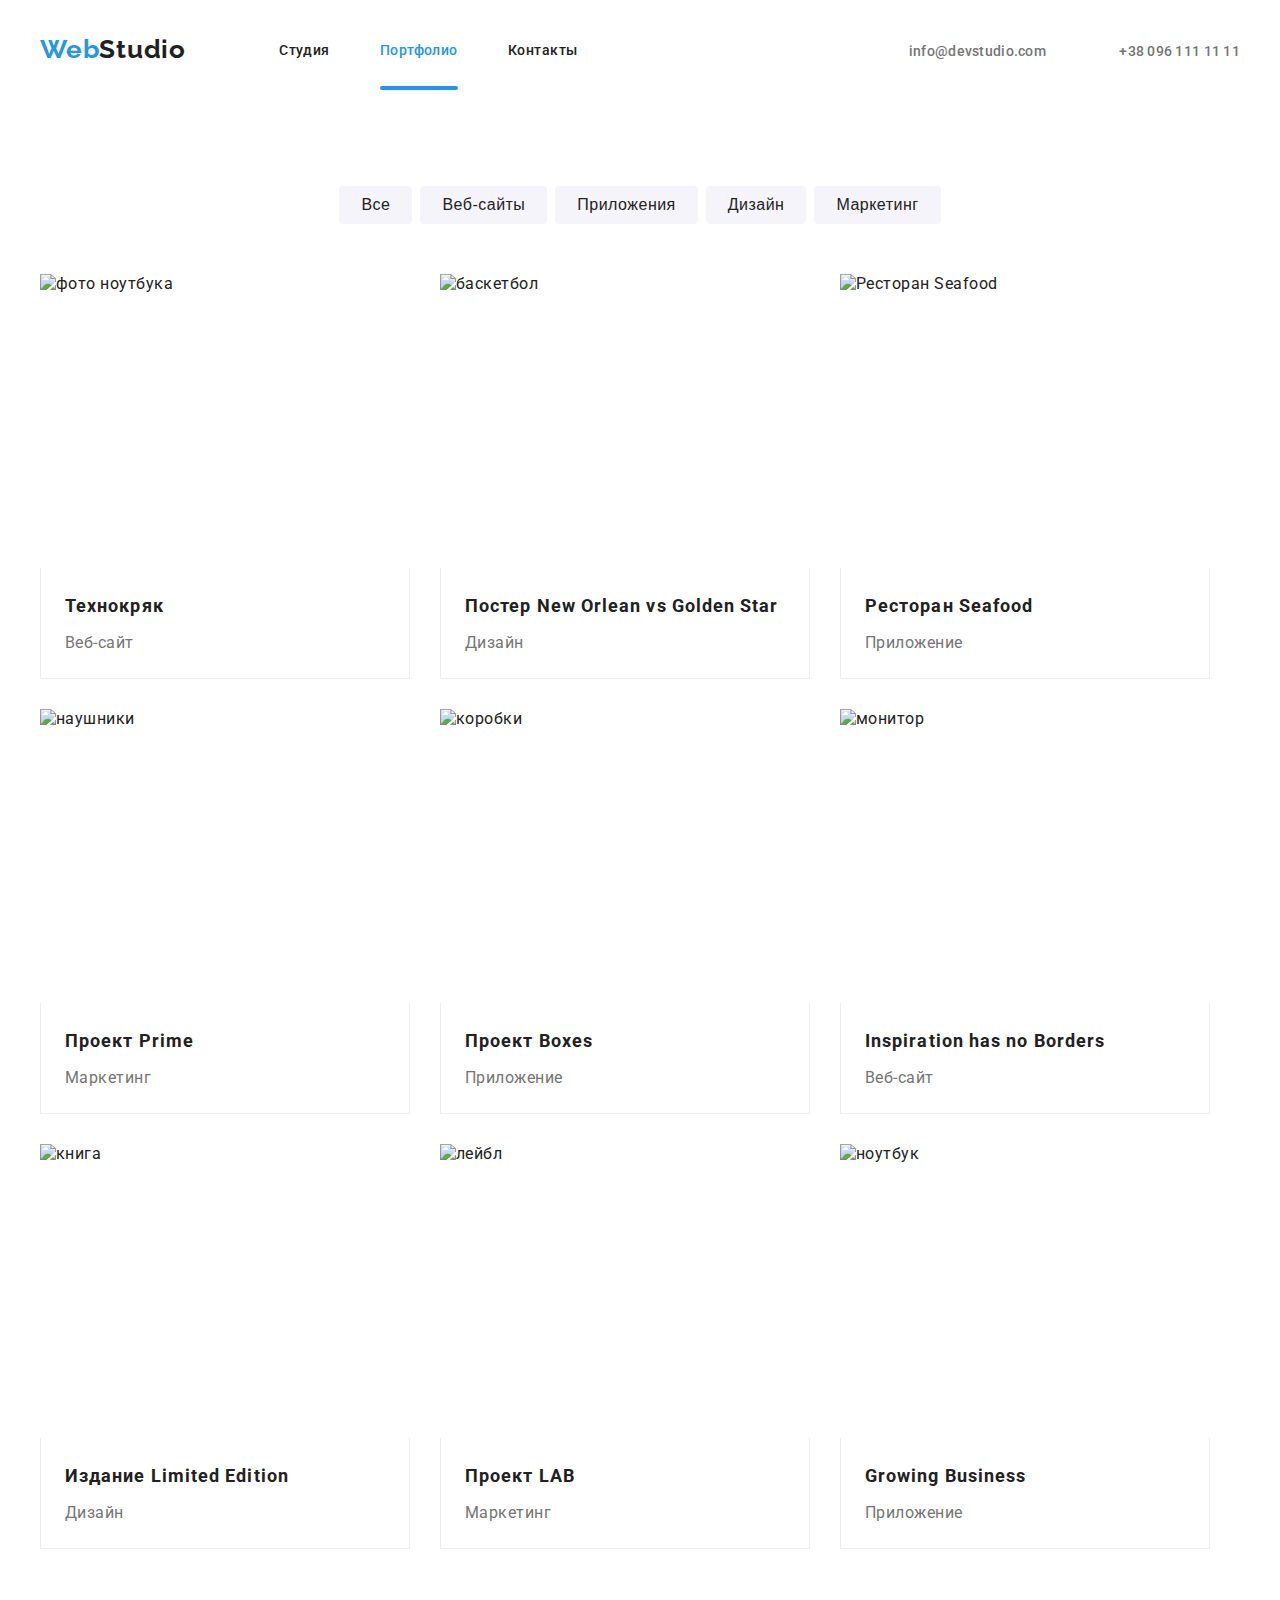
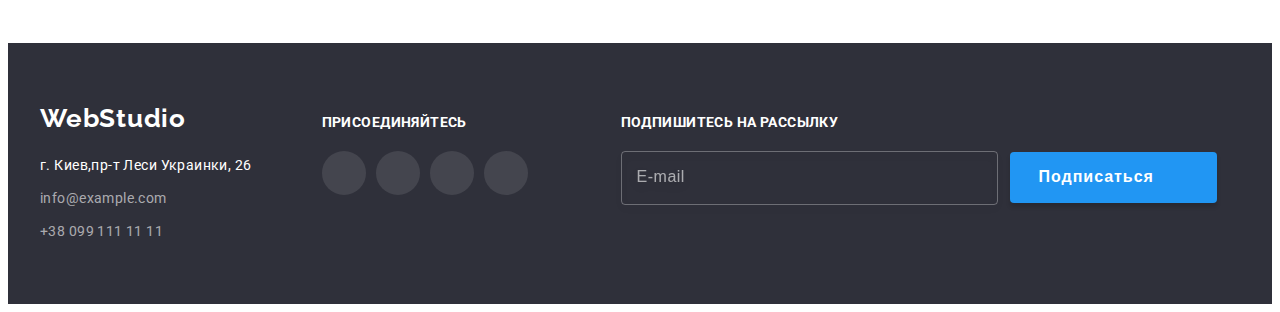
==== portfolio.html @ 677ce911 "header and section-hero create by methodologies BEM" ====
<!DOCTYPE html>
<html lang="ru">
<head>
    <meta charset="UTF-8">
    <meta name="viewport" content="width=device-width, initial-scale=1.0">
    <title>goit-markup-hw-07</title>
    <link rel="stylesheet" href="https://cdnjs.cloudflare.com/ajax/libs/modern-normalize/1.0.0/modern-normalize.min.css" integrity="sha512-ISS7cAi1PEhQ8jnbJpJZMd29NlhNj4AWYyLOSp2CE/CsHxTCu+r+t0D2yoJudVrd0/8fTVPUVDzY5Tvli75u/g==" crossorigin="anonymous" />
    <link rel="preconnect" href="https://fonts.gstatic.com">
    <link rel="preconnect" href="https://fonts.gstatic.com">
    <link href="https://fonts.googleapis.com/css2?family=Raleway:wght@700&family=Roboto:wght@400;500;700;900&display=swap" rel="stylesheet">
    <link rel="stylesheet" href="CSS/style.css">
</head>

<body>
    <header class="page-header">
        <div class="page-header__container container">
            <nav class="page-header__navigation">
    
                <a href="./index.html" class="page-header__logo"><span class="page-header__logo--color">Web</span>Studio</a>
    
                <ul class="page-header__menu">
                    <li class="page-header__item"><a href="./index.html" class="page-header__link">Студия</a></li>
                    <li class="page-header__item"><a href="./portfolio.html" class="active"> Портфолио</a></li>
                    <li class="page-header__item"><a href="" class="page-header__link"> Контакты</a></li>
                </ul>
    
            </nav>
    
            <ul class="page-header__contacts">
                <li class="page-header__item">
                    <a href="mailto:info@devstudio.com" class="info">
                        <svg class="page-header__icon" width="16" height="12">
                            <use href="./Images/SVG-img/sprite.svg#icon-envelope"></use>
                        </svg>
                        info@devstudio.com
                    </a>
                </li>
                <li class="page-header__item">
                    <a href="tel:+380991111111" class="info">
                        <svg class="page-header__icon" width="10" height="16">
                            <use href="./Images/SVG-img/sprite.svg#icon-tel"></use>
                        </svg>
                        +38 096 111 11 11
                    </a>
                </li>
            </ul>
        </div>
    </header>

    <main>

<section class="portfolio">

    <div class="container">
        <h1 class="visually-hidden">Портфолио</h1>
        
        <ul class="buttons">
            <li class="item"><button type="button" class="btn">Все</button></li>
            <li class="item"><button type="button" class="btn">Веб-сайты</button></li>
            <li class="item"><button type="button" class="btn">Приложения</button></li>
            <li class="item"><button type="button" class="btn">Дизайн</button></li>
            <li class="item"><button type="button" class="btn">Маркетинг</button></li>
        </ul>
        
        <ul class="list">
            <li class="items">
                <a href="" class="portfolio-link">
                    <div class="img-overlay">
                    <img src="./Images/portfolio/img-portf.jpg" alt="фото ноутбука" width=370 height=294>
                        <p class="overlay">Технокряк это современная площадка распространения коронавируса. Компании используют эту платформу для цифрового
                        шпионажа и атак на защищённые сервера конкурентов.</p>
                    </div>
                    <div class="cont-border">
                        <h2 class="title">Технокряк</h2>
                        <p class="text">Веб-сайт</p>
                    </div>
                </a>
            </li>
            <li class="items">
                <a href="" class="portfolio-link">
                     <div class="img-overlay">
                    <img src="./Images/portfolio/basket.jpg" alt="баскетбол" width=370 height=294>
                    <p class="overlay">Технокряк это современная площадка распространения коронавируса. Компании используют эту платформу для цифрового
                        шпионажа и атак на защищённые сервера конкурентов.</p>
                        </div>
                    <div class="cont-border">
                        <h2 class="title">Постер New Orlean vs Golden Star</h2>
                        <p class="text">Дизайн</p>
                    </div>
                </a>
            </li>
        
            <li class="items">
                <a href="" class="portfolio-link">
                     <div class="img-overlay">
                    <img src="./Images/portfolio/seafood.jpg" alt="Ресторан Seafood" width=370 height=294>
                    <p class="overlay">Технокряк это современная площадка распространения коронавируса. Компании используют эту платформу для цифрового
                        шпионажа и атак на защищённые сервера конкурентов.</p>
                        </div>
                    <div class="cont-border">
                        <h2 class="title">Ресторан Seafood</h2>
                        <p class="text">Приложение</p>
                    </div>
                </a>
            </li>
        
            <li class="items">
                <a href="" class="portfolio-link">
                     <div class="img-overlay">
                    <img src="./Images/portfolio/headphone.jpg" alt="наушники" width=370 height=294>
                    <p class="overlay">Технокряк это современная площадка распространения коронавируса. Компании используют эту платформу для цифрового
                        шпионажа и атак на защищённые сервера конкурентов.</p>
                        </div>
                    <div class="cont-border">
                        <h2 class="title">Проект Prime</h2>
                        <p class="text">Маркетинг</p>
                    </div>
                </a>
            </li>
        
            <li class="items">
               <a href="" class="portfolio-link">
                    <div class="img-overlay">
                    <img src="./Images/portfolio/box.jpg" alt="коробки" width=370 height=294>
                    <p class="overlay">Технокряк это современная площадка распространения коронавируса. Компании используют эту платформу для цифрового
                        шпионажа и атак на защищённые сервера конкурентов.</p>
                        </div>
                    <div class="cont-border">
                        <h2 class="title">Проект Boxes</h2>
                        <p class="text">Приложение</p>
                    </div>
               </a>
            </li>
        
            <li class="items">
               <a href="" class="portfolio-link">
                    <div class="img-overlay">
                    <img src="./Images/portfolio/appdesktop.jpg" alt="монитор" width=370 height=294>
                    <p class="overlay">Технокряк это современная площадка распространения коронавируса. Компании используют эту платформу для цифрового
                        шпионажа и атак на защищённые сервера конкурентов.</p>
                        </div>
                    <div class="cont-border">
                        <h2 class="title">Inspiration has no Borders</h2>
                        <p class="text">Веб-сайт</p>
                    </div>
               </a>
            </li>
        
            <li class="items">
                <a href="" class="portfolio-link">
                     <div class="img-overlay">
                    <img src="./Images/portfolio/book.jpg" alt="книга" width=370 height=294>
                    <p class="overlay">Технокряк это современная площадка распространения коронавируса. Компании используют эту платформу для цифрового
                        шпионажа и атак на защищённые сервера конкурентов.</p>
                        </div>
                    <div class="cont-border">
                        <h2 class="title">Издание Limited Edition</h2>
                        <p class="text">Дизайн</p>
                    </div>
                </a>
            </li>
        
            <li class="items">
                <a href="" class="portfolio-link">
                     <div class="img-overlay">
                    <img src="./Images/portfolio/labeltag.jpg" alt="лейбл" width=370 height=294>
                    <p class="overlay">Технокряк это современная площадка распространения коронавируса. Компании используют эту платформу для цифрового
                        шпионажа и атак на защищённые сервера конкурентов.</p>
                        </div>
                    <div class="cont-border">
                        <h2 class="title">Проект LAB</h2>
                        <p class="text">Маркетинг</p>
                    </div>
                </a>
            </li>
        
            <li class="items">
                <a href="" class="portfolio-link">
                     <div class="img-overlay">
                    <img src="./Images/portfolio/laptop.jpg" alt="ноутбук" width=370 height=294>
                    <p class="overlay">Технокряк это современная площадка распространения коронавируса. Компании используют эту платформу для цифрового
                        шпионажа и атак на защищённые сервера конкурентов.</p>
                        </div>
                    <div class="cont-border">
                        <h2 class="title">Growing Business</h2>
                        <p class="text">Приложение</p>
                    </div>
                </a>
            </li>
        </ul>
    </div>
</section>
</main>

<footer class="footer">
    <div class="container contain">

        <div class="contain-left">
            <div class="logo">
                <a href="./index.html" class="studio"><span class="web">Web</span>Studio</a>
            </div>

            <address class="add">
                <a href="https://goo.gl/maps/XajfWDtzmyo4P4pL7" target="blanck" rel="noopener nooreferrer"
                    class="addres">г. Киев,пр-т Леси Украинки, 26</a>
                <a href="mailto:info@example.com" class="footer-info">info@example.com</a>
                <a href="tel:+380991111111" class="footer-info">+38 099 111 11 11</a>
            </address>
        </div>

        <div class="contain-right">
            <p class="title">присоединяйтесь</p>
            <ul class="social-list">
                <li class="social-list__item">
                    <a href="" class="social-list__link">
                        <svg class="social-list-icon" width="20" height="20">
                            <use href="./Images/SVG-img/sprite.svg#icon-instagram"></use>
                        </svg>
                    </a>
                </li>
                <li class="social-list__item">
                    <a href="" class="social-list__link">
                        <svg class="social-list-icon" width="20" height="20">
                            <use href="./Images/SVG-img/sprite.svg#icon-twiter"></use>
                        </svg>
                    </a>
                </li>
                <li class="social-list__item">
                    <a href="" class="social-list__link">
                        <svg class="social-list-icon" width="20" height="20">
                            <use href="./Images/SVG-img/sprite.svg#icon-facebook"></use>
                        </svg>
                    </a>
                </li>
                <li class="social-list__item">
                    <a href="" class="social-list__link">
                        <svg class="social-list-icon" width="20" height="20">
                            <use href="./Images/SVG-img/sprite.svg#icon-linkedin"></use>
                        </svg>
                    </a>
                </li>
            </ul>
        </div>

        <div class="email-input">
            <form class="footer-form">
                <p class="footer-form-title">Подпишитесь на рассылку</p>
        
                <div class="subscribe-down">
                    <input type="text" name="subscribe" id="subscribe" placeholder="E-mail" required>
                    <button type="submit" class="footer-button">Подписаться
                        <svg class="footer-icon" width="24" height="24">
                            <use href="./Images/SVG-img/sprite.svg#icon-telegram"></use>
                        </svg>
                    </button>
                </div>
            </form>
        </div>

    </div>
</footer>

</body>

</html>
---- CSS/style.css ----
/* Цвета текста (все цвета на стр)
text-color
color: #212121;
color: #2196F3;
color: #757575;
color: #FFFFFF;
color: rgba(255, 255, 255, 0.6);
*/

/* Background
background: #2F303A;
 */

:root {
  --praimary-text-color: #212121;
  --title-text-color: #757575;
  --accent-color: #2196f3;
  --white-color: #ffffff;
  --back-color: #2f303a;
  --backgroundcolor-team: #f5f4fa;
  --rgba-color: rgba(255, 255, 255, 0.6);
}

body {
  color: var(--praimary-text-color);
  background-color: var(--white-color);
  font-family: Roboto, sans-serif;
  letter-spacing: 0.03em;
}

h1,
h2,
h3,
h4,
h5,
h6,
p {
  margin: 0;
  padding: 0;
}

ul {
  list-style-type: none;
  margin: 0;
  padding: 0;
}

a {
  text-decoration: none;
  color: inherit;
}

img {
  display: block;
  /* max-width: 100%;
  height: auto; */
}

.active {
  display: inline-flex;
  flex-direction: column;
  justify-content: center;
  align-items: center;
  font-weight: 500;
  font-size: 14px;
  line-height: 1.2;
  letter-spacing: 0.03em;

  padding-top: 20px;
  padding-bottom: 20px;

  color: var(--accent-color);
  transition: var(--accent-color) 250ms cubic-bezier(0.4, 0, 0.2, 1);
}

.active::after {
  position: absolute;
  content: "";
  width: 100%;
  height: 4px;
  left: 0;
  transform: translateY(38px);

  background: var(--accent-color);
  border-radius: 2px;
}

.active:hover,
.active:focus {
  color: var(--praimary-text-color);
}

.container {
  width: 1200px;
  padding-left: 15px;
  padding-right: 15px;
  margin: 0 auto;

  /* outline: 1px solid red; */
}

.section {
  padding-bottom: 94px;
}

/* HEADER*/
.page-header__container {
  display: flex;
  align-items: center;
}

.page-header__navigation {
  display: flex;
  align-items: center;
}

.page-header__logo {
  font-family: "Raleway", sans-serif;
  font-weight: 700;
  font-size: 26px;
  line-height: 1.2;
  letter-spacing: 0.03em;

  color: var(--praimary-text-color);
}

.page-header__logo--color {
  color: var(--accent-color);
}

.page-header__menu {
  display: flex;
  justify-content: center;
  align-items: center;
  margin-left: 93px;
}

.page-header__item {
  position: relative;
  margin-left: 50px;
}

.page-header__item:first-child {
  margin-left: 0;
}

.page-header__link {
  font-weight: 500;
  font-size: 14px;
  line-height: 1.1;

  padding-top: 20px;
  padding-bottom: 20px;

  color: var(--praimary-text-color);
  transition: color 250ms cubic-bezier(0.4, 0, 0.2, 1);
}

.page-header__link:hover,
.page-header__link:focus {
  color: var(--accent-color);
}

.page-header__contacts {
  display: flex;
  justify-content: center;
  align-items: center;
  margin-left: auto;
  padding-top: 32px;
  padding-bottom: 32px;
}

.page-header__icon {
  margin-right: 10px;
  fill: var(--title-text-color);
  transition: fill 250ms cubic-bezier(0.4, 0, 0.2, 1);
}

.info {
  font-weight: 500;
  font-size: 14px;
  line-height: 1.14;
  letter-spacing: 0.02em;

  color: var(--title-text-color);
  transition: color 250ms cubic-bezier(0.4, 0, 0.2, 1);
}

.info:hover,
.info:focus {
  color: var(--accent-color);
}

.info:hover .page-header__icon,
.info:focus .page-header__icon {
  fill: var(--accent-color);
}

/* .auth-nav .mail::before {
  content: "";
  width: 16px;
  height: 12px;
  margin-right: 10px;
  background-color: red;
  background-image: url(../Images/SVG-img/envelope.png);
  background-size: contain;
  background-repeat: no-repeat;
}

.auth-nav .tel::before {
  content: "";
  width: 10px;
  height: 16px;
  margin-right: 10px;
  background-color: red;
  background-image: url(../Images/SVG-img/Vector.png);
  background-size: contain;
  background-repeat: no-repeat;
} */

/*  navigation */

.text {
  margin: 0;
  font-weight: 400;
  font-size: 14px;
  line-height: 1.2;
  letter-spacing: 0.03em;

  color: var(--title-text-color);
}

/*HERO*/
.section-hero {
  text-align: center;
  max-width: 1600px;
  margin: 0 auto;
  padding-top: 200px;
  padding-bottom: 200px;

  background-image: linear-gradient(
      rgba(47, 48, 58, 0.4),
      rgba(47, 48, 58, 0.4)
    ),
    url(../Images/hero-bgc-min.png);
  background-repeat: no-repeat;
  background-size: cover;
  background-color: var(--back-color);
}

.section-hero__title {
  margin-bottom: 30px;
  font-weight: 900;
  font-size: 44px;
  line-height: 1.36;
  letter-spacing: 0.06em;
  text-transform: uppercase;

  color: var(--white-color);
}

.button {
  display: inline-block;
  text-align: center;
  padding: 10px 32px;
  border-radius: 4px;

  font-weight: 700;
  font-size: 16px;
  line-height: 1.9;
  letter-spacing: 0.06em;
  cursor: pointer;
  border: none;

  color: var(--white-color);
  background-color: var(--accent-color);
  box-shadow: 0px 4px 4px rgba(0, 0, 0, 0.15);

  transition: background-color 250ms cubic-bezier(0.4, 0, 0.2, 1);
}

.button:hover,
.button:focus {
  background-color: #188ce8;
}

/* MODAL start */
.section-hero__backdrop {
  position: fixed;
  top: 0;
  left: 0;
  width: 100vw;
  height: 100vh;
  background: rgba(0, 0, 0, 0.2);

  transition: all 250ms cubic-bezier(0.4, 0, 0.2, 1);
  z-index: 10;
}

.section-hero__backdrop.is-hidden {
  opacity: 0;
  pointer-events: none;
}

.section-hero__modal {
  position: absolute;
  top: 50%;
  left: 50%;
  transform: translate(-50%, -50%);

  width: 528px;
  height: 581px;

  background: var(--white-color);
  box-shadow: 0px 1px 3px rgba(0, 0, 0, 0.12), 0px 1px 1px rgba(0, 0, 0, 0.14),
    0px 2px 1px rgba(0, 0, 0, 0.2);
  border-radius: 4px;
}

.button-close {
  position: absolute;
  top: 0;
  right: 0;
  margin-top: 8px;
  margin-right: 8px;

  display: inline-block;
  cursor: pointer;
  width: 30px;
  height: 30px;
  border-radius: 50%;
  outline: none;

  background: var(--white-color);
  border: 1px solid rgba(0, 0, 0, 0.1);

  transition: fill 250ms cubic-bezier(0.4, 0, 0.2, 1);
}

.button-close:hover {
  fill: var(--accent-color);
}

.icon-close {
  position: absolute;
  top: 0;
  right: 0;
  margin-top: 8px;
  margin-right: 8px;
}

/* ======FORM======= */
form {
  padding: 40px;
}

.form-title {
  display: block;
  margin-bottom: 12px;
  font-weight: 700;
  font-size: 20px;
  line-height: 1.15;
  letter-spacing: 0.03em;

  color: var(--praimary-text-color);
}

.form-fields {
  position: relative;
  display: flex;
  flex-direction: column;
  text-align: left;
  margin-bottom: 10px;
}

.form-fields input {
  margin-top: 4px;
  padding-left: 42px;
  height: 40px;

  color: var(--praimary-text-color);
  border: 1px solid rgba(33, 33, 33, 0.2);
  box-sizing: border-box;
  border-radius: 4px;
  outline: none;

  transition: border 250ms cubic-bezier(0.4, 0, 0.2, 1);
}

.form-fields input:focus {
  border: 1px solid var(--accent-color);
  box-sizing: border-box;
  border-radius: 4px;
}

textarea {
  width: 100%;
  height: 120px;
  margin-top: 4px;
  margin-bottom: 20px;
  padding: 12px 16px;
  resize: none;
  font-weight: 400;
  font-size: 12px;
  line-height: 1.16;
  letter-spacing: 0.01em;

  color: var(--praimary-text-color);
  border: 1px solid rgba(33, 33, 33, 0.2);
  border-radius: 4px;
  outline: none;

  transition: border 250ms cubic-bezier(0.4, 0, 0.2, 1);
}

.form-fields::placeholder {
  color: rgba(117, 117, 117, 0.5);
}

textarea:focus {
  border: 1px solid var(--accent-color);
}

.form-policy {
  display: flex;
  justify-content: center;
  align-items: center;
}

.form-fields label {
  font-weight: 400;
  font-size: 12px;
  line-height: 1.16;
  letter-spacing: 0.01em;

  color: var(--title-text-color);
}

.form-policy label {
  display: flex;
  justify-content: center;
  align-items: center;
  font-weight: 400;
  font-size: 14px;
  line-height: 1.71;
  letter-spacing: 0.01em;

  color: var(--title-text-color);
}

.modal-form-check-desc {
  font-size: 12px;
  display: flex;
  align-items: center;
}

.modal-form-check-desc::before {
  display: block;
  content: "";
  width: 16px;
  height: 15px;
  outline: 1px solid #000000;
  cursor: pointer;
  margin-right: 8px;
}

.modal-form-term:checked + .modal-form-check-desc::before {
  background-color: var(--accent-color);
  background-image: url(../Images/SVG-img/accept-modal-form.svg);
  background-repeat: no-repeat;
  background-size: contain;
  outline: var(--accent-color);
}

form .button {
  margin-top: 30px;
  padding: 10px 55px;

  font-weight: 700;
  font-size: 16px;
  line-height: 1.87;

  letter-spacing: 0.06em;
}

.icon-form-modal {
  position: absolute;
  display: inline-block;
  top: 50%;
  left: 12px;
  fill: var(--praimary-text-color);

  transition: fill 250ms cubic-bezier(0.4, 0, 0.2, 1);
}

.form-input:focus + .icon-form-modal {
  fill: var(--accent-color);
}
/* ======FORM-end======= */

/* MODAL close */

/* Список качеств */

.qulity {
  padding-top: 94px;
}

.feature-list {
  display: flex;
}

.feature-list .item {
  width: calc((100%-90px) / 4);
  margin-right: 30px;
  margin-left: 0;
}

.thumb {
  display: flex;
  justify-content: center;
  align-items: center;
  width: 270px;
  height: 120px;
  margin-bottom: 30px;
  background-color: #f5f4fa;
  border-radius: 4px;
}

.feature-list .item:last-child {
  margin-right: 0;
}

.section .title {
  margin: 0;
  margin-bottom: 10px;

  font-weight: 700;
  font-size: 14px;
  line-height: 1.14;
  letter-spacing: 0.03em;
  text-transform: uppercase;
}
.feature-list .text {
  font-weight: 400;
  font-size: 14px;
  line-height: 1.71;
  letter-spacing: 0.03em;
}

/* Чем мы занимаемся */

.suptitle-list {
  display: flex;
  flex-wrap: wrap;
  margin-left: -30px;
  margin-top: -30px;
}

.suptitle-list .item {
  flex-basis: calc(100% / 3 - 30px);
  margin-left: 30px;
  margin-top: 30px;
}

.thumb-work {
  position: relative;
  top: 0;
  left: 0;
  width: 100%;
  height: 100%;
}

.thumb-work .title {
  position: absolute;

  font-weight: 700;
  font-size: 14px;
  width: 100%;
  padding: 27px 80px;
  margin-bottom: 0;
  bottom: 0;
  left: 0%;

  line-height: 1.14;
  text-align: center;
  letter-spacing: 0.03em;
  text-transform: uppercase;

  color: var(--white-color);
  background: rgba(47, 48, 58, 0.8);
}

/* Наша команда*/
.team-list {
  display: flex;
  flex-wrap: wrap;
  margin-left: -30px;
  margin-top: -30px;
}

.team-list .item {
  flex-basis: calc(100% / 4 - 30px);
  margin-left: 30px;
  margin-top: 30px;
}

.team {
  background-color: var(--backgroundcolor-team);
  padding-top: 94px;
  padding-bottom: 94px;
}

.team .title {
  margin-bottom: 10px;

  font-weight: 500;
  font-size: 14px;
  line-height: 1.14;
  letter-spacing: 0.03em;
}

.container-team {
  padding: 30px;
  text-align: center;

  background-color: var(--white-color);
}

.container-team .text {
  margin-bottom: 30px;
}

.suptitle {
  margin-top: 0;
  margin-bottom: 50px;

  font-weight: 700;
  font-size: 36px;
  line-height: 1.16;
  text-align: center;
  letter-spacing: 0.03em;
}

.width-team {
  box-shadow: 0px 1px 3px rgba(0, 0, 0, 0.12), 0px 1px 1px rgba(0, 0, 0, 0.14),
    0px 2px 1px rgba(0, 0, 0, 0.2);
  border-radius: 0px 0px 4px 4px;
}

.team-social__list {
  display: flex;
  justify-content: center;
  text-align: center;
}

.team-social__items {
  width: 44px;
  height: 44px;
  border-radius: 50%;
  margin-right: 10px;
}
.team-social__items:last-child {
  margin-right: 0px;
}

.team-social__link {
  display: flex;
  justify-content: center;
  align-items: center;
  width: 100%;
  height: 100%;
  border-radius: 50%;
  fill: #afb1b8;
  transition: fill 250ms cubic-bezier(0.4, 0, 0.2, 1),
    background-color 250ms cubic-bezier(0.4, 0, 0.2, 1);
}

.team-social__link:hover,
.team-social__link:focus {
  width: 100%;
  height: 100%;
  border-radius: 50%;
  background-color: var(--accent-color);
  fill: var(--white-color);
}

/* CLients */
.section-clients {
  padding-top: 94px;
  padding-bottom: 94px;
}
.section-clients .title {
  text-align: center;
  margin-bottom: 50px;
  font-weight: 700;
  font-size: 36px;
  line-height: 1.16;
  letter-spacing: 0.03em;

  color: var(--praimary-text-color);
}

.clients-list {
  display: flex;
  justify-content: center;
  text-align: center;
  margin-right: -30px;
}

.clients-item {
  flex-basis: calc(100% / 6 - 30);
  margin-right: 30px;
}
.section-clients .item:last-child {
  margin-right: 0;
}

.clients-thumb {
  width: 170px;
  height: 90px;
  box-sizing: border-box;
}

.clients-link {
  display: flex;
  justify-content: center;
  align-items: center;
  border: 1px solid #afb1b8;
  border-radius: 4px;
  width: 100%;
  height: 100%;

  fill: #afb1b8;
  transition: fill 250ms cubic-bezier(0.4, 0, 0.2, 1),
    border 250ms cubic-bezier(0.4, 0, 0.2, 1);
}

.clients-link:hover,
.clients-link:focus {
  border: 1px solid var(--accent-color);
  fill: var(--accent-color);
}

/* FOOTER */
.footer {
  padding-top: 60px;
  padding-bottom: 60px;

  background-color: var(--back-color);
}

.footer .studio {
  display: inline-block;
  color: var(--white-color);

  font-family: "Raleway", sans-serif;
  font-weight: 700;
  font-size: 26px;
  line-height: 1.2;
  letter-spacing: 0.03em;
}

.addres {
  color: var(--white-color);

  font-style: normal;
  font-weight: 400;
  font-size: 14px;
  line-height: 1.71;
  letter-spacing: 0.03em;
}

.footer-info {
  font-style: normal;
  font-weight: 400;
  font-size: 14px;
  line-height: 1.71;
  letter-spacing: 0.03em;

  color: var(--rgba-color);
}

.logo {
  margin-bottom: 20px;
}

.add {
  display: flex;
  flex-direction: column;
}

.add a + a {
  margin-top: 9px;
}

.contain {
  display: flex;
  align-items: baseline;
}

.contain-left {
  margin-right: 70px;
}

.contain-right {
  display: flex;
  flex-direction: column;
  width: 206px;
  height: 80px;
}

.contain-right .title {
  text-align: left;

  font-weight: 700;
  font-size: 14px;
  line-height: 1.14;
  letter-spacing: 0.03em;
  text-transform: uppercase;

  color: var(--white-color);
}

.contain-right .social-list {
  display: flex;
  justify-content: center;
  text-align: center;
  margin-top: 20px;
}

.social-list__item {
  margin-right: 10px;
}

.social-list__item:last-child {
  margin-right: 0;
}

.social-list__link {
  display: flex;
  justify-content: center;
  text-align: center;
  width: 44px;
  height: 44px;
  border-radius: 50%;
  background: rgba(255, 255, 255, 0.1);

  transition: background-color 250ms cubic-bezier(0.4, 0, 0.2, 1);
}

.social-list__link:hover,
.social-list__link:focus {
  background: var(--accent-color);
}

.social-list-icon {
  fill: var(--white-color);
  height: 100%;
}

/* =====FORM====== */
.footer-form-title {
  text-align: left;
  margin-left: 93px;
  margin-bottom: 20px;
  font-weight: 700;
  font-size: 14px;
  line-height: 1.14;
  letter-spacing: 0.03em;
  text-transform: uppercase;

  color: var(--white-color);
}

.footer-form {
  display: flex;
  flex-direction: column;
  padding: 0;
}

.footer-form input {
  padding-left: 15px;
  width: 358px;
  height: 50px;
  border: 1px solid rgba(255, 255, 255, 0.3);
  filter: drop-shadow(0px 4px 4px rgba(0, 0, 0, 0.15));
  border-radius: 4px;
  outline: none;

  background-color: transparent;
  color: var(--white-color);
}

.footer-form input::placeholder {
  font-weight: 400;
  font-size: 16px;
  line-height: 1.25;
  letter-spacing: 0.03em;

  color: var(--rgba-color);
}

.subscribe-down {
  display: flex;
  justify-content: center;
  align-items: center;
  margin-left: 93px;
}

.footer-button {
  display: flex;
  text-align: center;
  align-items: center;
  padding: 10px 29px;
  margin-left: 12px;
  border-radius: 4px;

  font-weight: 700;
  font-size: 16px;
  line-height: 1.9;
  letter-spacing: 0.06em;
  cursor: pointer;
  border: none;

  color: var(--white-color);
  background-color: var(--accent-color);
  box-shadow: 0px 4px 4px rgba(0, 0, 0, 0.15);

  transition: background-color 250ms cubic-bezier(0.4, 0, 0.2, 1);
}

.footer-button:hover,
.footer-button:focus {
  background-color: #188ce8;
}

/* =====FORM-end====== */
.footer-icon {
  text-align: center;
  align-items: center;
  fill: var(--white-color);
  margin-left: 10px;
}
/* Портфолио */

.header-portfolio {
  border-bottom: 1px solid #ececec;
}

.portfolio {
  padding-top: 94px;
  padding-bottom: 94px;
}

.portfolio .title {
  margin-bottom: 4px;

  font-weight: 700;
  font-size: 18px;
  line-height: 2;
  letter-spacing: 0.06em;
}

.portfolio .text {
  font-weight: 400;
  font-size: 16px;
  line-height: 1.87;
  letter-spacing: 0.03em;
}

.buttons {
  display: flex;
  justify-content: center;
  align-items: center;
  margin-bottom: 50px;
}

.buttons .item + .item {
  margin-left: 8px;
}

.btn {
  padding: 6px 22px;
  font-weight: 500;
  font-size: 16px;
  line-height: 1.62;
  letter-spacing: 0.03em;

  cursor: pointer;
  text-align: center;
  border-radius: 4px;
  border: none;

  color: var(--praimary-text-color);
  background-color: var(--backgroundcolor-team);

  transition: color 250ms cubic-bezier(0.4, 0, 0.2, 1),
    background-color 250ms cubic-bezier(0.4, 0, 0.2, 1),
    box-shadow 250ms cubic-bezier(0.4, 0, 0.2, 1);
}

.btn:hover,
.btn:focus {
  color: var(--white-color);
  background-color: var(--accent-color);
  box-shadow: 0px 3px 1px rgba(0, 0, 0, 0.1), 0px 1px 2px rgba(0, 0, 0, 0.08),
    0px 2px 2px rgba(0, 0, 0, 0.12);
}

.portfolio .list {
  display: flex;
  flex-wrap: wrap;
  margin: -15px;
}

.list .items {
  margin: 15px;
  width: 370px;
}

.portfolio-link {
  display: block;

  transition: box-shadow 250ms cubic-bezier(0.4, 0, 0.2, 1);
}

.portfolio-link:hover,
.portfolio-link:focus {
  box-sizing: border-box;
  box-shadow: 0px 1px 1px rgba(0, 0, 0, 0.12), 0px 4px 4px rgba(0, 0, 0, 0.06),
    1px 4px 6px rgba(0, 0, 0, 0.16);
}

.portfolio-link:hover .overlay,
.portfolio-link:focus .overlay {
  transform: translateY(0%);
}

.img-overlay {
  position: relative;
  overflow: hidden;
}

.overlay {
  position: absolute;
  height: 100%;
  left: 0;
  top: 0;
  /* overflow: scroll; */
  transform: translateY(100%);
  transition: transform 250ms cubic-bezier(0.4, 0, 0.2, 1);

  font-weight: 400;
  font-size: 18px;
  line-height: 1.56;
  letter-spacing: 0.03em;
  padding: 63px 24px;

  color: #ffffff;
  background: rgba(33, 150, 243, 0.9);
}

.cont-border {
  padding: 20px 24px;
  border: 1px solid #eeeeee;
  border-top: none;
}

/* hidden */

.visually-hidden {
  position: absolute !important;
  clip: rect(1px 1px 1px 1px); /* IE6 IE7 */
  clip: rect(1px 1px 1px 1px);
  padding: 0 !important;
  border: 0 !important;
  height: 1px !important;
  width: 1px !important;
  overflow: hidden;
}
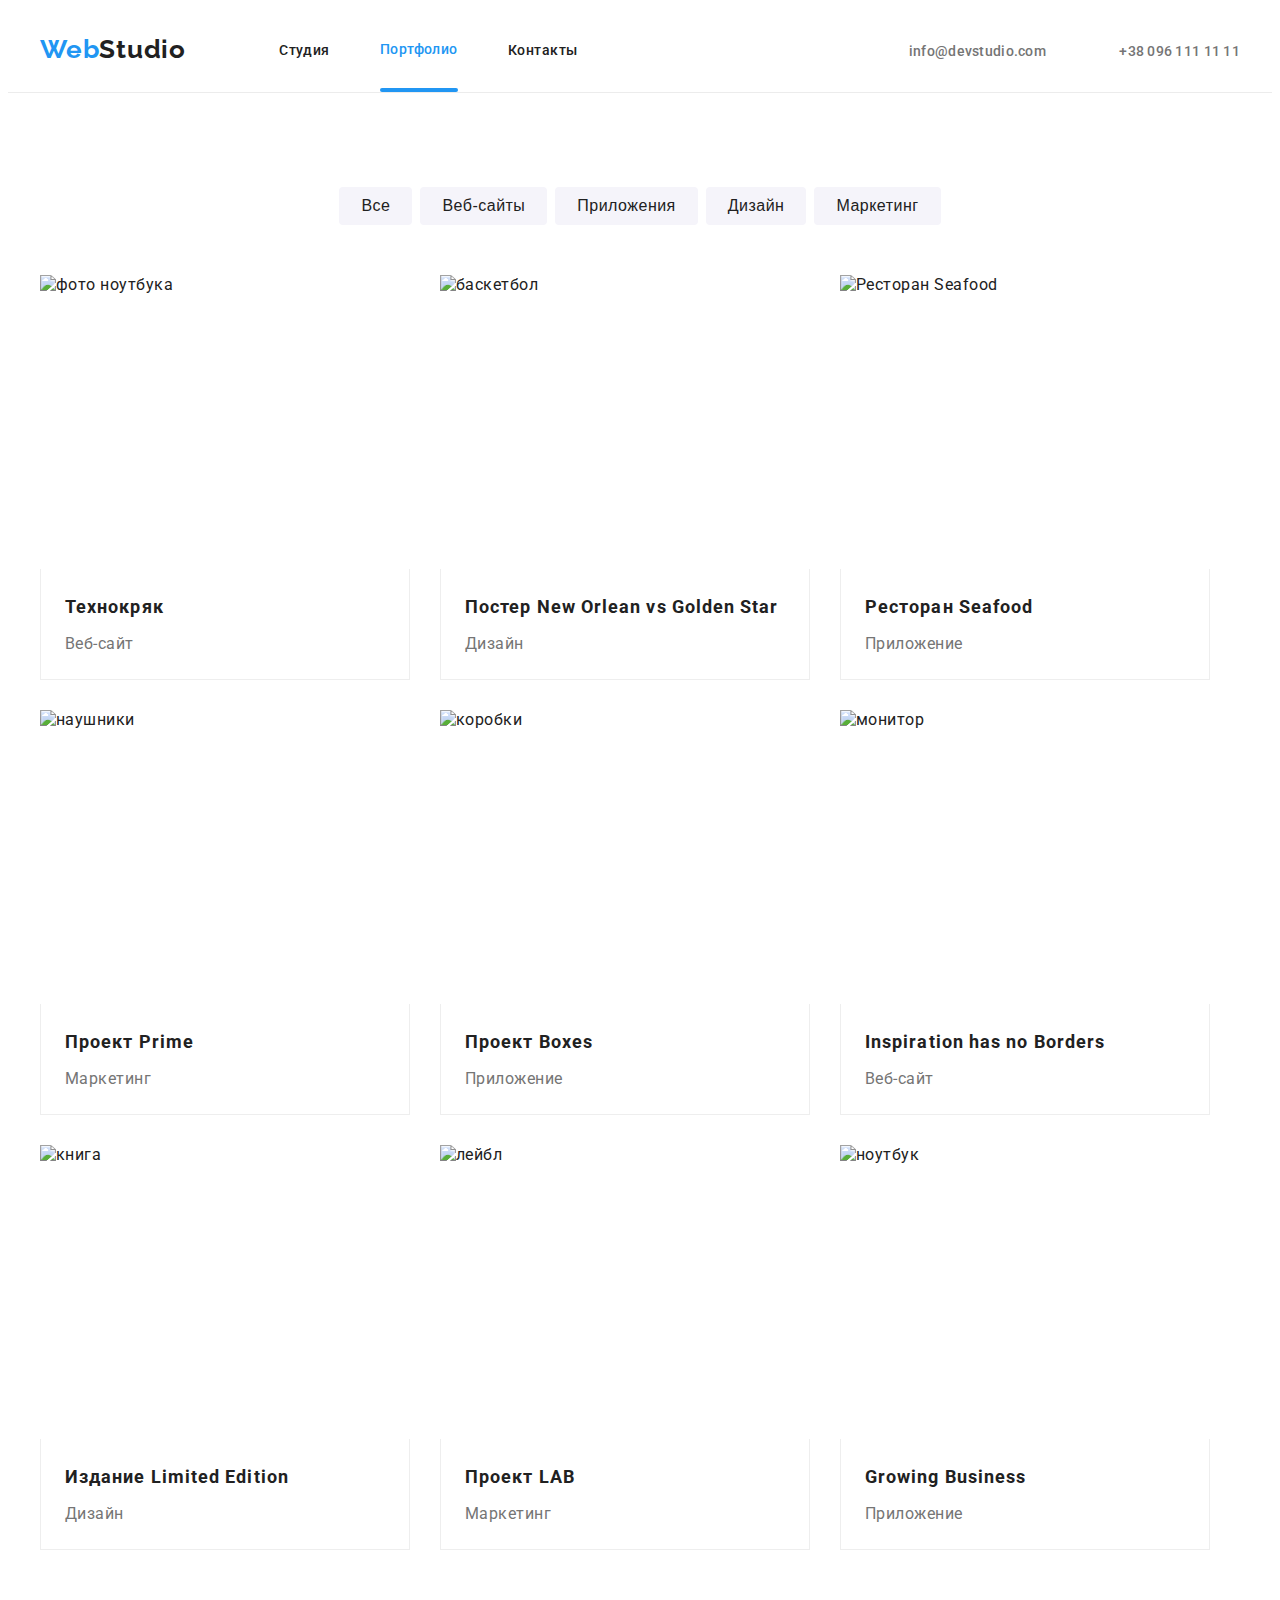
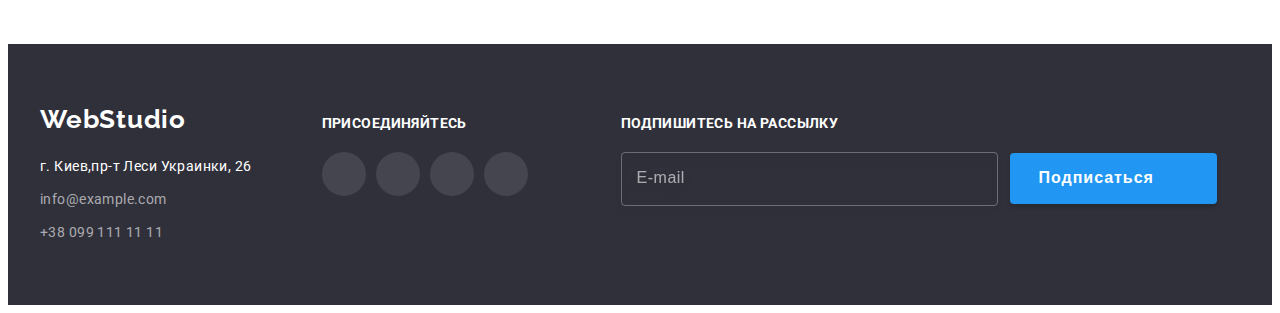
==== commit 307d1dd1: "заменил обычные СSS стили на SASS" ====
--- a/portfolio.html
+++ b/portfolio.html
@@ -8,11 +8,11 @@
     <link rel="preconnect" href="https://fonts.gstatic.com">
     <link rel="preconnect" href="https://fonts.gstatic.com">
     <link href="https://fonts.googleapis.com/css2?family=Raleway:wght@700&family=Roboto:wght@400;500;700;900&display=swap" rel="stylesheet">
-    <link rel="stylesheet" href="CSS/style.css">
+    <link rel="stylesheet" href="CSS/portfolio.min.css">
 </head>
 
 <body>
-    <header class="page-header">
+    <header class="page-header page-header__portfolio">
         <div class="page-header__container container">
             <nav class="page-header__navigation">
     
@@ -20,7 +20,7 @@
     
                 <ul class="page-header__menu">
                     <li class="page-header__item"><a href="./index.html" class="page-header__link">Студия</a></li>
-                    <li class="page-header__item"><a href="./portfolio.html" class="active"> Портфолио</a></li>
+                    <li class="page-header__item"><a href="./portfolio.html" class="page-header__link page-header__link--active"> Портфолио</a></li>
                     <li class="page-header__item"><a href="" class="page-header__link"> Контакты</a></li>
                 </ul>
     
--- a/CSS/portfolio.min.css
+++ b/CSS/portfolio.min.css
@@ -0,0 +1,2 @@
+:root{--praimary-text-color: #212121;--title-text-color: #757575;--accent-color: #2196f3;--white-color: #ffffff;--back-color: #2f303a;--backgroundcolor-team: #f5f4fa;--rgba-color: rgba(255, 255, 255, 0.6)}.visually-hidden{position:absolute !important;clip:rect(1px 1px 1px 1px);clip:rect(1px 1px 1px 1px);padding:0 !important;border:0 !important;height:1px !important;width:1px !important;overflow:hidden}body{color:var(--praimary-text-color);background-color:var(--white-color);font-family:Roboto, sans-serif;letter-spacing:0.03em}h1,h2,h3,h4,h5,h6,p{margin:0;padding:0}ul{list-style-type:none;margin:0;padding:0}a{text-decoration:none;color:inherit}img{display:block}.container{width:1200px;padding-left:15px;padding-right:15px;margin:0 auto}.page-header__container{display:-webkit-box;display:-ms-flexbox;display:flex;-webkit-box-align:center;-ms-flex-align:center;align-items:center}.page-header__navigation{display:-webkit-box;display:-ms-flexbox;display:flex;-webkit-box-align:center;-ms-flex-align:center;align-items:center}.page-header__logo{font-family:"Raleway", sans-serif;font-weight:700;font-size:26px;line-height:1.2;letter-spacing:0.03em;color:var(--praimary-text-color)}.page-header__logo--color{color:var(--accent-color)}.page-header__menu{display:-webkit-box;display:-ms-flexbox;display:flex;-webkit-box-pack:center;-ms-flex-pack:center;justify-content:center;-webkit-box-align:center;-ms-flex-align:center;align-items:center;margin-left:93px}.page-header__item{position:relative;margin-left:50px}.page-header__item:first-child{margin-left:0}.page-header__link{font-weight:500;font-size:14px;line-height:1.1;padding-top:20px;padding-bottom:20px;color:var(--praimary-text-color);-webkit-transition:color 250ms cubic-bezier(0.4, 0, 0.2, 1);transition:color 250ms cubic-bezier(0.4, 0, 0.2, 1)}.page-header__link:hover,.page-header__link:focus{color:var(--accent-color)}.page-header__link--active{display:-webkit-inline-box;display:-ms-inline-flexbox;display:inline-flex;-webkit-box-orient:vertical;-webkit-box-direction:normal;-ms-flex-direction:column;flex-direction:column;-webkit-box-pack:center;-ms-flex-pack:center;justify-content:center;-webkit-box-align:center;-ms-flex-align:center;align-items:center;font-weight:500;font-size:14px;line-height:1.1;letter-spacing:0.03em;padding-top:20px;padding-bottom:20px;color:var(--accent-color);-webkit-transition:var(--accent-color) 250ms cubic-bezier(0.4, 0, 0.2, 1);transition:var(--accent-color) 250ms cubic-bezier(0.4, 0, 0.2, 1)}.page-header__link--active::after{position:absolute;content:"";width:100%;height:4px;left:0;-webkit-transform:translateY(40px);transform:translateY(40px);background:var(--accent-color);border-radius:2px}.page-header__link--active:hover,.page-header__link--active:focus{color:var(--praimary-text-color)}.page-header__contacts{display:-webkit-box;display:-ms-flexbox;display:flex;-webkit-box-pack:center;-ms-flex-pack:center;justify-content:center;-webkit-box-align:center;-ms-flex-align:center;align-items:center;margin-left:auto;padding-top:32px;padding-bottom:32px}.page-header__icon{margin-right:10px;fill:var(--title-text-color);-webkit-transition:fill 250ms cubic-bezier(0.4, 0, 0.2, 1);transition:fill 250ms cubic-bezier(0.4, 0, 0.2, 1)}.info{font-weight:500;font-size:14px;line-height:1.14;letter-spacing:0.02em;color:var(--title-text-color);-webkit-transition:color 250ms cubic-bezier(0.4, 0, 0.2, 1);transition:color 250ms cubic-bezier(0.4, 0, 0.2, 1)}.info:hover,.info:focus{color:var(--accent-color)}.info:hover .page-header__icon,.info:focus .page-header__icon{fill:var(--accent-color)}.text{margin:0;font-weight:400;font-size:14px;line-height:1.2;letter-spacing:0.03em;color:var(--title-text-color)}.page-header__portfolio{border-bottom:1px solid #ececec}.portfolio{padding-top:94px;padding-bottom:94px}.portfolio .title{margin-bottom:4px;font-weight:700;font-size:18px;line-height:2;letter-spacing:0.06em}.portfolio .text{font-weight:400;font-size:16px;line-height:1.87;letter-spacing:0.03em}.buttons{display:-webkit-box;display:-ms-flexbox;display:flex;-webkit-box-pack:center;-ms-flex-pack:center;justify-content:center;-webkit-box-align:center;-ms-flex-align:center;align-items:center;margin-bottom:50px}.buttons .item+.item{margin-left:8px}.btn{padding:6px 22px;font-weight:500;font-size:16px;line-height:1.62;letter-spacing:0.03em;cursor:pointer;text-align:center;border-radius:4px;border:none;color:var(--praimary-text-color);background-color:var(--backgroundcolor-team);-webkit-transition:color 250ms cubic-bezier(0.4, 0, 0.2, 1),background-color 250ms cubic-bezier(0.4, 0, 0.2, 1),-webkit-box-shadow 250ms cubic-bezier(0.4, 0, 0.2, 1);transition:color 250ms cubic-bezier(0.4, 0, 0.2, 1),background-color 250ms cubic-bezier(0.4, 0, 0.2, 1),-webkit-box-shadow 250ms cubic-bezier(0.4, 0, 0.2, 1);transition:color 250ms cubic-bezier(0.4, 0, 0.2, 1),background-color 250ms cubic-bezier(0.4, 0, 0.2, 1),box-shadow 250ms cubic-bezier(0.4, 0, 0.2, 1);transition:color 250ms cubic-bezier(0.4, 0, 0.2, 1),background-color 250ms cubic-bezier(0.4, 0, 0.2, 1),box-shadow 250ms cubic-bezier(0.4, 0, 0.2, 1),-webkit-box-shadow 250ms cubic-bezier(0.4, 0, 0.2, 1)}.btn:hover,.btn:focus{color:var(--white-color);background-color:var(--accent-color);-webkit-box-shadow:0px 3px 1px rgba(0,0,0,0.1),0px 1px 2px rgba(0,0,0,0.08),0px 2px 2px rgba(0,0,0,0.12);box-shadow:0px 3px 1px rgba(0,0,0,0.1),0px 1px 2px rgba(0,0,0,0.08),0px 2px 2px rgba(0,0,0,0.12)}.portfolio .list{display:-webkit-box;display:-ms-flexbox;display:flex;-ms-flex-wrap:wrap;flex-wrap:wrap;margin:-15px}.list .items{margin:15px;width:370px}.portfolio-link{display:block;-webkit-transition:-webkit-box-shadow 250ms cubic-bezier(0.4, 0, 0.2, 1);transition:-webkit-box-shadow 250ms cubic-bezier(0.4, 0, 0.2, 1);transition:box-shadow 250ms cubic-bezier(0.4, 0, 0.2, 1);transition:box-shadow 250ms cubic-bezier(0.4, 0, 0.2, 1), -webkit-box-shadow 250ms cubic-bezier(0.4, 0, 0.2, 1)}.portfolio-link:hover,.portfolio-link:focus{-webkit-box-sizing:border-box;box-sizing:border-box;-webkit-box-shadow:0px 1px 1px rgba(0,0,0,0.12),0px 4px 4px rgba(0,0,0,0.06),1px 4px 6px rgba(0,0,0,0.16);box-shadow:0px 1px 1px rgba(0,0,0,0.12),0px 4px 4px rgba(0,0,0,0.06),1px 4px 6px rgba(0,0,0,0.16)}.portfolio-link:hover .overlay,.portfolio-link:focus .overlay{-webkit-transform:translateY(0%);transform:translateY(0%)}.img-overlay{position:relative;overflow:hidden}.overlay{position:absolute;height:100%;left:0;top:0;-webkit-transform:translateY(100%);transform:translateY(100%);-webkit-transition:-webkit-transform 250ms cubic-bezier(0.4, 0, 0.2, 1);transition:-webkit-transform 250ms cubic-bezier(0.4, 0, 0.2, 1);transition:transform 250ms cubic-bezier(0.4, 0, 0.2, 1);transition:transform 250ms cubic-bezier(0.4, 0, 0.2, 1), -webkit-transform 250ms cubic-bezier(0.4, 0, 0.2, 1);font-weight:400;font-size:18px;line-height:1.56;letter-spacing:0.03em;padding:63px 24px;color:#ffffff;background:rgba(33,150,243,0.9)}.cont-border{padding:20px 24px;border:1px solid #eeeeee;border-top:none}.footer{padding-top:60px;padding-bottom:60px;background-color:var(--back-color)}.footer .studio{display:inline-block;color:var(--white-color);font-family:"Raleway", sans-serif;font-weight:700;font-size:26px;line-height:1.2;letter-spacing:0.03em}.addres{color:var(--white-color);font-style:normal;font-weight:400;font-size:14px;line-height:1.71;letter-spacing:0.03em}.footer-info{font-style:normal;font-weight:400;font-size:14px;line-height:1.71;letter-spacing:0.03em;color:var(--rgba-color)}.logo{margin-bottom:20px}.add{display:-webkit-box;display:-ms-flexbox;display:flex;-webkit-box-orient:vertical;-webkit-box-direction:normal;-ms-flex-direction:column;flex-direction:column}.add a+a{margin-top:9px}.contain{display:-webkit-box;display:-ms-flexbox;display:flex;-webkit-box-align:baseline;-ms-flex-align:baseline;align-items:baseline}.contain-left{margin-right:70px}.contain-right{display:-webkit-box;display:-ms-flexbox;display:flex;-webkit-box-orient:vertical;-webkit-box-direction:normal;-ms-flex-direction:column;flex-direction:column;width:206px;height:80px}.contain-right .title{text-align:left;font-weight:700;font-size:14px;line-height:1.14;letter-spacing:0.03em;text-transform:uppercase;color:var(--white-color)}.contain-right .social-list{display:-webkit-box;display:-ms-flexbox;display:flex;-webkit-box-pack:center;-ms-flex-pack:center;justify-content:center;text-align:center;margin-top:20px}.social-list__item{margin-right:10px}.social-list__item:last-child{margin-right:0}.social-list__link{display:-webkit-box;display:-ms-flexbox;display:flex;-webkit-box-pack:center;-ms-flex-pack:center;justify-content:center;text-align:center;width:44px;height:44px;border-radius:50%;background:rgba(255,255,255,0.1);-webkit-transition:background-color 250ms cubic-bezier(0.4, 0, 0.2, 1);transition:background-color 250ms cubic-bezier(0.4, 0, 0.2, 1)}.social-list__link:hover,.social-list__link:focus{background:var(--accent-color)}.social-list-icon{fill:var(--white-color);height:100%}.footer-form-title{text-align:left;margin-left:93px;margin-bottom:20px;font-weight:700;font-size:14px;line-height:1.14;letter-spacing:0.03em;text-transform:uppercase;color:var(--white-color)}.footer-form{display:-webkit-box;display:-ms-flexbox;display:flex;-webkit-box-orient:vertical;-webkit-box-direction:normal;-ms-flex-direction:column;flex-direction:column;padding:0}.footer-form input{padding-left:15px;width:358px;height:50px;border:1px solid rgba(255,255,255,0.3);-webkit-filter:drop-shadow(0px 4px 4px rgba(0,0,0,0.15));filter:drop-shadow(0px 4px 4px rgba(0,0,0,0.15));border-radius:4px;outline:none;background-color:transparent;color:var(--white-color)}.footer-form input::-webkit-input-placeholder{font-weight:400;font-size:16px;line-height:1.25;letter-spacing:0.03em;color:var(--rgba-color)}.footer-form input:-ms-input-placeholder{font-weight:400;font-size:16px;line-height:1.25;letter-spacing:0.03em;color:var(--rgba-color)}.footer-form input::-ms-input-placeholder{font-weight:400;font-size:16px;line-height:1.25;letter-spacing:0.03em;color:var(--rgba-color)}.footer-form input::placeholder{font-weight:400;font-size:16px;line-height:1.25;letter-spacing:0.03em;color:var(--rgba-color)}.subscribe-down{display:-webkit-box;display:-ms-flexbox;display:flex;-webkit-box-pack:center;-ms-flex-pack:center;justify-content:center;-webkit-box-align:center;-ms-flex-align:center;align-items:center;margin-left:93px}.footer-button{display:-webkit-box;display:-ms-flexbox;display:flex;text-align:center;-webkit-box-align:center;-ms-flex-align:center;align-items:center;padding:10px 29px;margin-left:12px;border-radius:4px;font-weight:700;font-size:16px;line-height:1.9;letter-spacing:0.06em;cursor:pointer;border:none;color:var(--white-color);background-color:var(--accent-color);-webkit-box-shadow:0px 4px 4px rgba(0,0,0,0.15);box-shadow:0px 4px 4px rgba(0,0,0,0.15);-webkit-transition:background-color 250ms cubic-bezier(0.4, 0, 0.2, 1);transition:background-color 250ms cubic-bezier(0.4, 0, 0.2, 1)}.footer-button:hover,.footer-button:focus{background-color:#188ce8}.footer-icon{text-align:center;-webkit-box-align:center;-ms-flex-align:center;align-items:center;fill:var(--white-color);margin-left:10px}
+/*# sourceMappingURL=portfolio.min.css.map */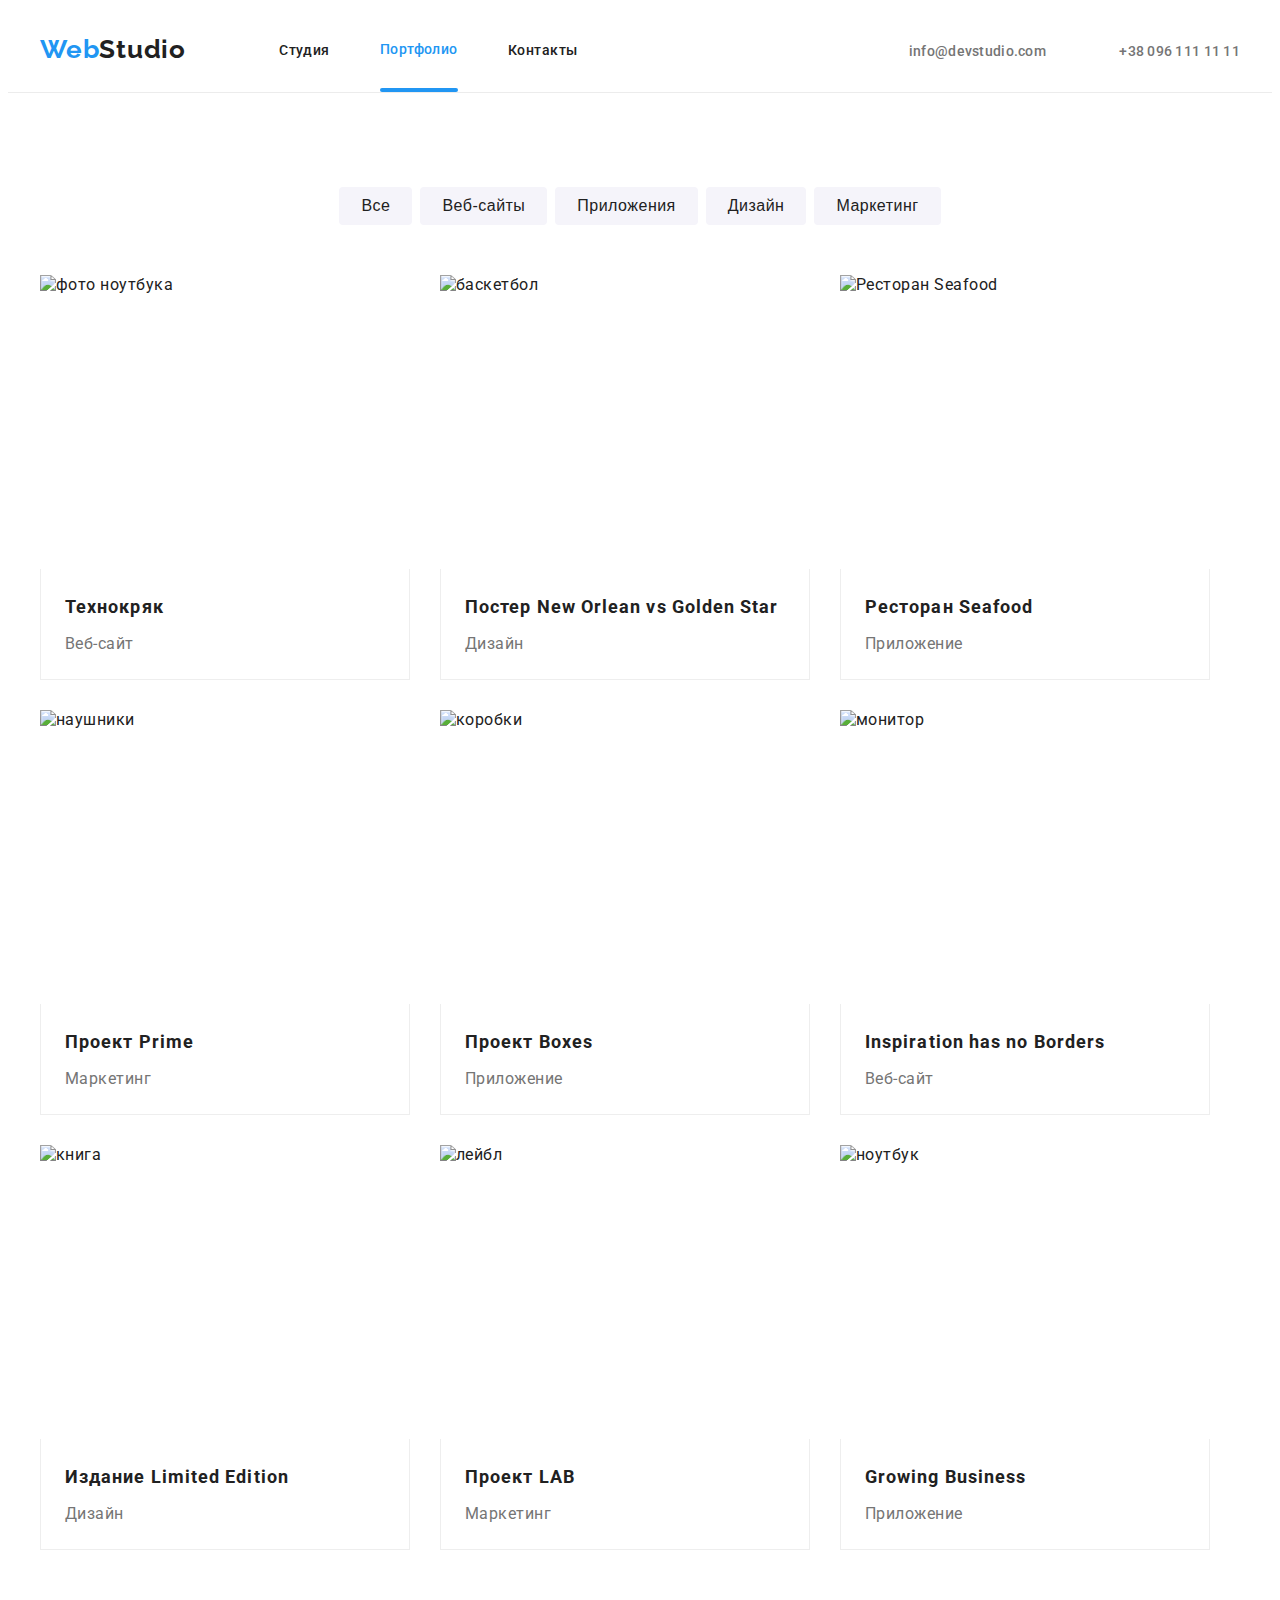
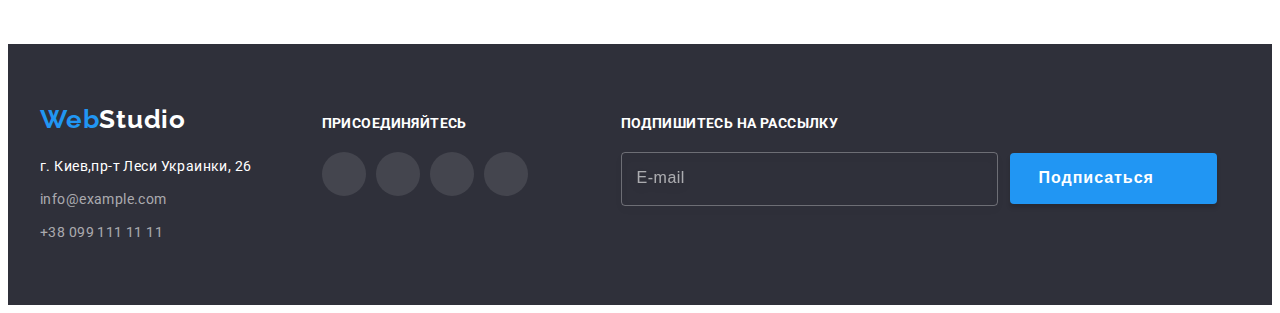
==== commit b50721b0: "Добавил для Портфолио scss файл, переименовал классы по методологии ВЕМ" ====
--- a/portfolio.html
+++ b/portfolio.html
@@ -193,48 +193,45 @@
 </main>
 
 <footer class="footer">
-    <div class="container contain">
-
-        <div class="contain-left">
-            <div class="logo">
-                <a href="./index.html" class="studio"><span class="web">Web</span>Studio</a>
-            </div>
-
-            <address class="add">
-                <a href="https://goo.gl/maps/XajfWDtzmyo4P4pL7" target="blanck" rel="noopener nooreferrer"
-                    class="addres">г. Киев,пр-т Леси Украинки, 26</a>
-                <a href="mailto:info@example.com" class="footer-info">info@example.com</a>
-                <a href="tel:+380991111111" class="footer-info">+38 099 111 11 11</a>
+    <div class="container footer__contain">
+
+        <div class="footer__left">
+            <a href="./index.html" class="footer__logo"><span class="footer__logo--accent">Web</span>Studio</a>
+            <address class="footer__add">
+                <a href="https://goo.gl/maps/XajfWDtzmyo4P4pL7" class="footer__addres" target="blanck"
+                    rel="noopener nooreferrer">г. Киев,пр-т Леси Украинки, 26</a>
+                <a href="mailto:info@example.com" class="footer__info">info@example.com</a>
+                <a href="tel:+380991111111" class="footer__info">+38 099 111 11 11</a>
             </address>
         </div>
 
-        <div class="contain-right">
-            <p class="title">присоединяйтесь</p>
-            <ul class="social-list">
-                <li class="social-list__item">
-                    <a href="" class="social-list__link">
-                        <svg class="social-list-icon" width="20" height="20">
+        <div class="social-webs">
+            <p class="social-webs__title">присоединяйтесь</p>
+            <ul class="social-webs__list">
+                <li class="social-webs__item">
+                    <a href="" class="social-webs__link">
+                        <svg class="social-webs__icon" width="20" height="20">
                             <use href="./Images/SVG-img/sprite.svg#icon-instagram"></use>
                         </svg>
                     </a>
                 </li>
-                <li class="social-list__item">
-                    <a href="" class="social-list__link">
-                        <svg class="social-list-icon" width="20" height="20">
+                <li class="social-webs__item">
+                    <a href="" class="social-webs__link">
+                        <svg class="social-webs__icon" width="20" height="20">
                             <use href="./Images/SVG-img/sprite.svg#icon-twiter"></use>
                         </svg>
                     </a>
                 </li>
-                <li class="social-list__item">
-                    <a href="" class="social-list__link">
-                        <svg class="social-list-icon" width="20" height="20">
+                <li class="social-webs__item">
+                    <a href="" class="social-webs__link">
+                        <svg class="social-webs__icon" width="20" height="20">
                             <use href="./Images/SVG-img/sprite.svg#icon-facebook"></use>
                         </svg>
                     </a>
                 </li>
-                <li class="social-list__item">
-                    <a href="" class="social-list__link">
-                        <svg class="social-list-icon" width="20" height="20">
+                <li class="social-webs__item">
+                    <a href="" class="social-webs__link">
+                        <svg class="social-webs__icon" width="20" height="20">
                             <use href="./Images/SVG-img/sprite.svg#icon-linkedin"></use>
                         </svg>
                     </a>
@@ -242,20 +239,21 @@
             </ul>
         </div>
 
-        <div class="email-input">
-            <form class="footer-form">
-                <p class="footer-form-title">Подпишитесь на рассылку</p>
-        
-                <div class="subscribe-down">
-                    <input type="text" name="subscribe" id="subscribe" placeholder="E-mail" required>
-                    <button type="submit" class="footer-button">Подписаться
-                        <svg class="footer-icon" width="24" height="24">
-                            <use href="./Images/SVG-img/sprite.svg#icon-telegram"></use>
-                        </svg>
-                    </button>
-                </div>
-            </form>
-        </div>
+
+        <form class="footer-form">
+            <p class="footer-form__title">Подпишитесь на рассылку</p>
+
+            <div class="footer-form__thumb">
+                <input class="footer-form__input" type="text" name="subscribe" id="subscribe" placeholder="E-mail"
+                    required>
+                <button type="submit" class="footer-form__button">Подписаться
+                    <svg class="footer-form__icon" width="24" height="24">
+                        <use href="./Images/SVG-img/sprite.svg#icon-telegram"></use>
+                    </svg>
+                </button>
+            </div>
+        </form>
+
 
     </div>
 </footer>
--- a/CSS/portfolio.min.css
+++ b/CSS/portfolio.min.css
@@ -1,2 +1,2 @@
-:root{--praimary-text-color: #212121;--title-text-color: #757575;--accent-color: #2196f3;--white-color: #ffffff;--back-color: #2f303a;--backgroundcolor-team: #f5f4fa;--rgba-color: rgba(255, 255, 255, 0.6)}.visually-hidden{position:absolute !important;clip:rect(1px 1px 1px 1px);clip:rect(1px 1px 1px 1px);padding:0 !important;border:0 !important;height:1px !important;width:1px !important;overflow:hidden}body{color:var(--praimary-text-color);background-color:var(--white-color);font-family:Roboto, sans-serif;letter-spacing:0.03em}h1,h2,h3,h4,h5,h6,p{margin:0;padding:0}ul{list-style-type:none;margin:0;padding:0}a{text-decoration:none;color:inherit}img{display:block}.container{width:1200px;padding-left:15px;padding-right:15px;margin:0 auto}.page-header__container{display:-webkit-box;display:-ms-flexbox;display:flex;-webkit-box-align:center;-ms-flex-align:center;align-items:center}.page-header__navigation{display:-webkit-box;display:-ms-flexbox;display:flex;-webkit-box-align:center;-ms-flex-align:center;align-items:center}.page-header__logo{font-family:"Raleway", sans-serif;font-weight:700;font-size:26px;line-height:1.2;letter-spacing:0.03em;color:var(--praimary-text-color)}.page-header__logo--color{color:var(--accent-color)}.page-header__menu{display:-webkit-box;display:-ms-flexbox;display:flex;-webkit-box-pack:center;-ms-flex-pack:center;justify-content:center;-webkit-box-align:center;-ms-flex-align:center;align-items:center;margin-left:93px}.page-header__item{position:relative;margin-left:50px}.page-header__item:first-child{margin-left:0}.page-header__link{font-weight:500;font-size:14px;line-height:1.1;padding-top:20px;padding-bottom:20px;color:var(--praimary-text-color);-webkit-transition:color 250ms cubic-bezier(0.4, 0, 0.2, 1);transition:color 250ms cubic-bezier(0.4, 0, 0.2, 1)}.page-header__link:hover,.page-header__link:focus{color:var(--accent-color)}.page-header__link--active{display:-webkit-inline-box;display:-ms-inline-flexbox;display:inline-flex;-webkit-box-orient:vertical;-webkit-box-direction:normal;-ms-flex-direction:column;flex-direction:column;-webkit-box-pack:center;-ms-flex-pack:center;justify-content:center;-webkit-box-align:center;-ms-flex-align:center;align-items:center;font-weight:500;font-size:14px;line-height:1.1;letter-spacing:0.03em;padding-top:20px;padding-bottom:20px;color:var(--accent-color);-webkit-transition:var(--accent-color) 250ms cubic-bezier(0.4, 0, 0.2, 1);transition:var(--accent-color) 250ms cubic-bezier(0.4, 0, 0.2, 1)}.page-header__link--active::after{position:absolute;content:"";width:100%;height:4px;left:0;-webkit-transform:translateY(40px);transform:translateY(40px);background:var(--accent-color);border-radius:2px}.page-header__link--active:hover,.page-header__link--active:focus{color:var(--praimary-text-color)}.page-header__contacts{display:-webkit-box;display:-ms-flexbox;display:flex;-webkit-box-pack:center;-ms-flex-pack:center;justify-content:center;-webkit-box-align:center;-ms-flex-align:center;align-items:center;margin-left:auto;padding-top:32px;padding-bottom:32px}.page-header__icon{margin-right:10px;fill:var(--title-text-color);-webkit-transition:fill 250ms cubic-bezier(0.4, 0, 0.2, 1);transition:fill 250ms cubic-bezier(0.4, 0, 0.2, 1)}.info{font-weight:500;font-size:14px;line-height:1.14;letter-spacing:0.02em;color:var(--title-text-color);-webkit-transition:color 250ms cubic-bezier(0.4, 0, 0.2, 1);transition:color 250ms cubic-bezier(0.4, 0, 0.2, 1)}.info:hover,.info:focus{color:var(--accent-color)}.info:hover .page-header__icon,.info:focus .page-header__icon{fill:var(--accent-color)}.text{margin:0;font-weight:400;font-size:14px;line-height:1.2;letter-spacing:0.03em;color:var(--title-text-color)}.page-header__portfolio{border-bottom:1px solid #ececec}.portfolio{padding-top:94px;padding-bottom:94px}.portfolio .title{margin-bottom:4px;font-weight:700;font-size:18px;line-height:2;letter-spacing:0.06em}.portfolio .text{font-weight:400;font-size:16px;line-height:1.87;letter-spacing:0.03em}.buttons{display:-webkit-box;display:-ms-flexbox;display:flex;-webkit-box-pack:center;-ms-flex-pack:center;justify-content:center;-webkit-box-align:center;-ms-flex-align:center;align-items:center;margin-bottom:50px}.buttons .item+.item{margin-left:8px}.btn{padding:6px 22px;font-weight:500;font-size:16px;line-height:1.62;letter-spacing:0.03em;cursor:pointer;text-align:center;border-radius:4px;border:none;color:var(--praimary-text-color);background-color:var(--backgroundcolor-team);-webkit-transition:color 250ms cubic-bezier(0.4, 0, 0.2, 1),background-color 250ms cubic-bezier(0.4, 0, 0.2, 1),-webkit-box-shadow 250ms cubic-bezier(0.4, 0, 0.2, 1);transition:color 250ms cubic-bezier(0.4, 0, 0.2, 1),background-color 250ms cubic-bezier(0.4, 0, 0.2, 1),-webkit-box-shadow 250ms cubic-bezier(0.4, 0, 0.2, 1);transition:color 250ms cubic-bezier(0.4, 0, 0.2, 1),background-color 250ms cubic-bezier(0.4, 0, 0.2, 1),box-shadow 250ms cubic-bezier(0.4, 0, 0.2, 1);transition:color 250ms cubic-bezier(0.4, 0, 0.2, 1),background-color 250ms cubic-bezier(0.4, 0, 0.2, 1),box-shadow 250ms cubic-bezier(0.4, 0, 0.2, 1),-webkit-box-shadow 250ms cubic-bezier(0.4, 0, 0.2, 1)}.btn:hover,.btn:focus{color:var(--white-color);background-color:var(--accent-color);-webkit-box-shadow:0px 3px 1px rgba(0,0,0,0.1),0px 1px 2px rgba(0,0,0,0.08),0px 2px 2px rgba(0,0,0,0.12);box-shadow:0px 3px 1px rgba(0,0,0,0.1),0px 1px 2px rgba(0,0,0,0.08),0px 2px 2px rgba(0,0,0,0.12)}.portfolio .list{display:-webkit-box;display:-ms-flexbox;display:flex;-ms-flex-wrap:wrap;flex-wrap:wrap;margin:-15px}.list .items{margin:15px;width:370px}.portfolio-link{display:block;-webkit-transition:-webkit-box-shadow 250ms cubic-bezier(0.4, 0, 0.2, 1);transition:-webkit-box-shadow 250ms cubic-bezier(0.4, 0, 0.2, 1);transition:box-shadow 250ms cubic-bezier(0.4, 0, 0.2, 1);transition:box-shadow 250ms cubic-bezier(0.4, 0, 0.2, 1), -webkit-box-shadow 250ms cubic-bezier(0.4, 0, 0.2, 1)}.portfolio-link:hover,.portfolio-link:focus{-webkit-box-sizing:border-box;box-sizing:border-box;-webkit-box-shadow:0px 1px 1px rgba(0,0,0,0.12),0px 4px 4px rgba(0,0,0,0.06),1px 4px 6px rgba(0,0,0,0.16);box-shadow:0px 1px 1px rgba(0,0,0,0.12),0px 4px 4px rgba(0,0,0,0.06),1px 4px 6px rgba(0,0,0,0.16)}.portfolio-link:hover .overlay,.portfolio-link:focus .overlay{-webkit-transform:translateY(0%);transform:translateY(0%)}.img-overlay{position:relative;overflow:hidden}.overlay{position:absolute;height:100%;left:0;top:0;-webkit-transform:translateY(100%);transform:translateY(100%);-webkit-transition:-webkit-transform 250ms cubic-bezier(0.4, 0, 0.2, 1);transition:-webkit-transform 250ms cubic-bezier(0.4, 0, 0.2, 1);transition:transform 250ms cubic-bezier(0.4, 0, 0.2, 1);transition:transform 250ms cubic-bezier(0.4, 0, 0.2, 1), -webkit-transform 250ms cubic-bezier(0.4, 0, 0.2, 1);font-weight:400;font-size:18px;line-height:1.56;letter-spacing:0.03em;padding:63px 24px;color:#ffffff;background:rgba(33,150,243,0.9)}.cont-border{padding:20px 24px;border:1px solid #eeeeee;border-top:none}.footer{padding-top:60px;padding-bottom:60px;background-color:var(--back-color)}.footer .studio{display:inline-block;color:var(--white-color);font-family:"Raleway", sans-serif;font-weight:700;font-size:26px;line-height:1.2;letter-spacing:0.03em}.addres{color:var(--white-color);font-style:normal;font-weight:400;font-size:14px;line-height:1.71;letter-spacing:0.03em}.footer-info{font-style:normal;font-weight:400;font-size:14px;line-height:1.71;letter-spacing:0.03em;color:var(--rgba-color)}.logo{margin-bottom:20px}.add{display:-webkit-box;display:-ms-flexbox;display:flex;-webkit-box-orient:vertical;-webkit-box-direction:normal;-ms-flex-direction:column;flex-direction:column}.add a+a{margin-top:9px}.contain{display:-webkit-box;display:-ms-flexbox;display:flex;-webkit-box-align:baseline;-ms-flex-align:baseline;align-items:baseline}.contain-left{margin-right:70px}.contain-right{display:-webkit-box;display:-ms-flexbox;display:flex;-webkit-box-orient:vertical;-webkit-box-direction:normal;-ms-flex-direction:column;flex-direction:column;width:206px;height:80px}.contain-right .title{text-align:left;font-weight:700;font-size:14px;line-height:1.14;letter-spacing:0.03em;text-transform:uppercase;color:var(--white-color)}.contain-right .social-list{display:-webkit-box;display:-ms-flexbox;display:flex;-webkit-box-pack:center;-ms-flex-pack:center;justify-content:center;text-align:center;margin-top:20px}.social-list__item{margin-right:10px}.social-list__item:last-child{margin-right:0}.social-list__link{display:-webkit-box;display:-ms-flexbox;display:flex;-webkit-box-pack:center;-ms-flex-pack:center;justify-content:center;text-align:center;width:44px;height:44px;border-radius:50%;background:rgba(255,255,255,0.1);-webkit-transition:background-color 250ms cubic-bezier(0.4, 0, 0.2, 1);transition:background-color 250ms cubic-bezier(0.4, 0, 0.2, 1)}.social-list__link:hover,.social-list__link:focus{background:var(--accent-color)}.social-list-icon{fill:var(--white-color);height:100%}.footer-form-title{text-align:left;margin-left:93px;margin-bottom:20px;font-weight:700;font-size:14px;line-height:1.14;letter-spacing:0.03em;text-transform:uppercase;color:var(--white-color)}.footer-form{display:-webkit-box;display:-ms-flexbox;display:flex;-webkit-box-orient:vertical;-webkit-box-direction:normal;-ms-flex-direction:column;flex-direction:column;padding:0}.footer-form input{padding-left:15px;width:358px;height:50px;border:1px solid rgba(255,255,255,0.3);-webkit-filter:drop-shadow(0px 4px 4px rgba(0,0,0,0.15));filter:drop-shadow(0px 4px 4px rgba(0,0,0,0.15));border-radius:4px;outline:none;background-color:transparent;color:var(--white-color)}.footer-form input::-webkit-input-placeholder{font-weight:400;font-size:16px;line-height:1.25;letter-spacing:0.03em;color:var(--rgba-color)}.footer-form input:-ms-input-placeholder{font-weight:400;font-size:16px;line-height:1.25;letter-spacing:0.03em;color:var(--rgba-color)}.footer-form input::-ms-input-placeholder{font-weight:400;font-size:16px;line-height:1.25;letter-spacing:0.03em;color:var(--rgba-color)}.footer-form input::placeholder{font-weight:400;font-size:16px;line-height:1.25;letter-spacing:0.03em;color:var(--rgba-color)}.subscribe-down{display:-webkit-box;display:-ms-flexbox;display:flex;-webkit-box-pack:center;-ms-flex-pack:center;justify-content:center;-webkit-box-align:center;-ms-flex-align:center;align-items:center;margin-left:93px}.footer-button{display:-webkit-box;display:-ms-flexbox;display:flex;text-align:center;-webkit-box-align:center;-ms-flex-align:center;align-items:center;padding:10px 29px;margin-left:12px;border-radius:4px;font-weight:700;font-size:16px;line-height:1.9;letter-spacing:0.06em;cursor:pointer;border:none;color:var(--white-color);background-color:var(--accent-color);-webkit-box-shadow:0px 4px 4px rgba(0,0,0,0.15);box-shadow:0px 4px 4px rgba(0,0,0,0.15);-webkit-transition:background-color 250ms cubic-bezier(0.4, 0, 0.2, 1);transition:background-color 250ms cubic-bezier(0.4, 0, 0.2, 1)}.footer-button:hover,.footer-button:focus{background-color:#188ce8}.footer-icon{text-align:center;-webkit-box-align:center;-ms-flex-align:center;align-items:center;fill:var(--white-color);margin-left:10px}
+:root{--praimary-text-color: #212121;--title-text-color: #757575;--accent-color: #2196f3;--white-color: #ffffff;--back-color: #2f303a;--backgroundcolor-team: #f5f4fa;--rgba-color: rgba(255, 255, 255, 0.6)}.visually-hidden{position:absolute !important;clip:rect(1px 1px 1px 1px);clip:rect(1px 1px 1px 1px);padding:0 !important;border:0 !important;height:1px !important;width:1px !important;overflow:hidden}body{color:var(--praimary-text-color);background-color:var(--white-color);font-family:Roboto, sans-serif;letter-spacing:0.03em}h1,h2,h3,h4,h5,h6,p{margin:0;padding:0}ul{list-style-type:none;margin:0;padding:0}a{text-decoration:none;color:inherit}img{display:block}.container{width:1200px;padding-left:15px;padding-right:15px;margin:0 auto}.page-header__container{display:-webkit-box;display:-ms-flexbox;display:flex;-webkit-box-align:center;-ms-flex-align:center;align-items:center}.page-header__navigation{display:-webkit-box;display:-ms-flexbox;display:flex;-webkit-box-align:center;-ms-flex-align:center;align-items:center}.page-header__logo{font-family:"Raleway", sans-serif;font-weight:700;font-size:26px;line-height:1.2;letter-spacing:0.03em;color:var(--praimary-text-color)}.page-header__logo--color{color:var(--accent-color)}.page-header__menu{display:-webkit-box;display:-ms-flexbox;display:flex;-webkit-box-pack:center;-ms-flex-pack:center;justify-content:center;-webkit-box-align:center;-ms-flex-align:center;align-items:center;margin-left:93px}.page-header__item{position:relative;margin-left:50px}.page-header__item:first-child{margin-left:0}.page-header__link{font-weight:500;font-size:14px;line-height:1.1;padding-top:20px;padding-bottom:20px;color:var(--praimary-text-color);-webkit-transition:color 250ms cubic-bezier(0.4, 0, 0.2, 1);transition:color 250ms cubic-bezier(0.4, 0, 0.2, 1)}.page-header__link:hover,.page-header__link:focus{color:var(--accent-color)}.page-header__link--active{display:-webkit-inline-box;display:-ms-inline-flexbox;display:inline-flex;-webkit-box-orient:vertical;-webkit-box-direction:normal;-ms-flex-direction:column;flex-direction:column;-webkit-box-pack:center;-ms-flex-pack:center;justify-content:center;-webkit-box-align:center;-ms-flex-align:center;align-items:center;font-weight:500;font-size:14px;line-height:1.1;letter-spacing:0.03em;padding-top:20px;padding-bottom:20px;color:var(--accent-color);-webkit-transition:var(--accent-color) 250ms cubic-bezier(0.4, 0, 0.2, 1);transition:var(--accent-color) 250ms cubic-bezier(0.4, 0, 0.2, 1)}.page-header__link--active::after{position:absolute;content:"";width:100%;height:4px;left:0;-webkit-transform:translateY(40px);transform:translateY(40px);background:var(--accent-color);border-radius:2px}.page-header__link--active:hover,.page-header__link--active:focus{color:var(--praimary-text-color)}.page-header__contacts{display:-webkit-box;display:-ms-flexbox;display:flex;-webkit-box-pack:center;-ms-flex-pack:center;justify-content:center;-webkit-box-align:center;-ms-flex-align:center;align-items:center;margin-left:auto;padding-top:32px;padding-bottom:32px}.page-header__icon{margin-right:10px;fill:var(--title-text-color);-webkit-transition:fill 250ms cubic-bezier(0.4, 0, 0.2, 1);transition:fill 250ms cubic-bezier(0.4, 0, 0.2, 1)}.info:hover .page-header__icon,.info:focus .page-header__icon{fill:var(--accent-color)}.info{font-weight:500;font-size:14px;line-height:1.14;letter-spacing:0.02em;color:var(--title-text-color);-webkit-transition:color 250ms cubic-bezier(0.4, 0, 0.2, 1);transition:color 250ms cubic-bezier(0.4, 0, 0.2, 1)}.info:hover,.info:focus{color:var(--accent-color)}.text{margin:0;font-weight:400;font-size:14px;line-height:1.2;letter-spacing:0.03em;color:var(--title-text-color)}.page-header__portfolio{border-bottom:1px solid #ececec}.portfolio{padding-top:94px;padding-bottom:94px}.portfolio .title{margin-bottom:4px;font-weight:700;font-size:18px;line-height:2;letter-spacing:0.06em}.portfolio .text{font-weight:400;font-size:16px;line-height:1.87;letter-spacing:0.03em}.buttons{display:-webkit-box;display:-ms-flexbox;display:flex;-webkit-box-pack:center;-ms-flex-pack:center;justify-content:center;-webkit-box-align:center;-ms-flex-align:center;align-items:center;margin-bottom:50px}.buttons .item+.item{margin-left:8px}.btn{padding:6px 22px;font-weight:500;font-size:16px;line-height:1.62;letter-spacing:0.03em;cursor:pointer;text-align:center;border-radius:4px;border:none;color:var(--praimary-text-color);background-color:var(--backgroundcolor-team);-webkit-transition:color 250ms cubic-bezier(0.4, 0, 0.2, 1),background-color 250ms cubic-bezier(0.4, 0, 0.2, 1),-webkit-box-shadow 250ms cubic-bezier(0.4, 0, 0.2, 1);transition:color 250ms cubic-bezier(0.4, 0, 0.2, 1),background-color 250ms cubic-bezier(0.4, 0, 0.2, 1),-webkit-box-shadow 250ms cubic-bezier(0.4, 0, 0.2, 1);transition:color 250ms cubic-bezier(0.4, 0, 0.2, 1),background-color 250ms cubic-bezier(0.4, 0, 0.2, 1),box-shadow 250ms cubic-bezier(0.4, 0, 0.2, 1);transition:color 250ms cubic-bezier(0.4, 0, 0.2, 1),background-color 250ms cubic-bezier(0.4, 0, 0.2, 1),box-shadow 250ms cubic-bezier(0.4, 0, 0.2, 1),-webkit-box-shadow 250ms cubic-bezier(0.4, 0, 0.2, 1)}.btn:hover,.btn:focus{color:var(--white-color);background-color:var(--accent-color);-webkit-box-shadow:0px 3px 1px rgba(0,0,0,0.1),0px 1px 2px rgba(0,0,0,0.08),0px 2px 2px rgba(0,0,0,0.12);box-shadow:0px 3px 1px rgba(0,0,0,0.1),0px 1px 2px rgba(0,0,0,0.08),0px 2px 2px rgba(0,0,0,0.12)}.portfolio .list{display:-webkit-box;display:-ms-flexbox;display:flex;-ms-flex-wrap:wrap;flex-wrap:wrap;margin:-15px}.list .items{margin:15px;width:370px}.portfolio-link{display:block;-webkit-transition:-webkit-box-shadow 250ms cubic-bezier(0.4, 0, 0.2, 1);transition:-webkit-box-shadow 250ms cubic-bezier(0.4, 0, 0.2, 1);transition:box-shadow 250ms cubic-bezier(0.4, 0, 0.2, 1);transition:box-shadow 250ms cubic-bezier(0.4, 0, 0.2, 1), -webkit-box-shadow 250ms cubic-bezier(0.4, 0, 0.2, 1)}.portfolio-link:hover,.portfolio-link:focus{-webkit-box-sizing:border-box;box-sizing:border-box;-webkit-box-shadow:0px 1px 1px rgba(0,0,0,0.12),0px 4px 4px rgba(0,0,0,0.06),1px 4px 6px rgba(0,0,0,0.16);box-shadow:0px 1px 1px rgba(0,0,0,0.12),0px 4px 4px rgba(0,0,0,0.06),1px 4px 6px rgba(0,0,0,0.16)}.portfolio-link:hover .overlay,.portfolio-link:focus .overlay{-webkit-transform:translateY(0%);transform:translateY(0%)}.img-overlay{position:relative;overflow:hidden}.overlay{position:absolute;height:100%;left:0;top:0;-webkit-transform:translateY(100%);transform:translateY(100%);-webkit-transition:-webkit-transform 250ms cubic-bezier(0.4, 0, 0.2, 1);transition:-webkit-transform 250ms cubic-bezier(0.4, 0, 0.2, 1);transition:transform 250ms cubic-bezier(0.4, 0, 0.2, 1);transition:transform 250ms cubic-bezier(0.4, 0, 0.2, 1), -webkit-transform 250ms cubic-bezier(0.4, 0, 0.2, 1);font-weight:400;font-size:18px;line-height:1.56;letter-spacing:0.03em;padding:63px 24px;color:#ffffff;background:rgba(33,150,243,0.9)}.cont-border{padding:20px 24px;border:1px solid #eeeeee;border-top:none}.footer{padding-top:60px;padding-bottom:60px;background-color:var(--back-color)}.footer__contain{display:-webkit-box;display:-ms-flexbox;display:flex;-webkit-box-align:baseline;-ms-flex-align:baseline;align-items:baseline}.footer__left{margin-right:70px}.footer__logo{display:inline-block;margin-bottom:20px;font-family:"Raleway", sans-serif;font-weight:700;font-size:26px;line-height:1.2;letter-spacing:0.03em;color:var(--white-color)}.footer__logo--accent{color:var(--accent-color)}.footer__add{display:-webkit-box;display:-ms-flexbox;display:flex;-webkit-box-orient:vertical;-webkit-box-direction:normal;-ms-flex-direction:column;flex-direction:column}.footer__addres{font-style:normal;font-weight:400;font-size:14px;line-height:1.71;letter-spacing:0.03em;color:var(--white-color)}.footer__info{margin-top:9px;font-style:normal;font-weight:400;font-size:14px;line-height:1.71;letter-spacing:0.03em;color:var(--rgba-color)}.social-webs{display:-webkit-box;display:-ms-flexbox;display:flex;-webkit-box-orient:vertical;-webkit-box-direction:normal;-ms-flex-direction:column;flex-direction:column;width:206px;height:80px}.social-webs__title{text-align:left;font-weight:700;font-size:14px;line-height:1.14;letter-spacing:0.03em;text-transform:uppercase;color:var(--white-color)}.social-webs__list{display:-webkit-box;display:-ms-flexbox;display:flex;-webkit-box-pack:center;-ms-flex-pack:center;justify-content:center;text-align:center;margin-top:20px}.social-webs__item{margin-right:10px}.social-webs__item:last-child{margin-right:0}.social-webs__link{display:-webkit-box;display:-ms-flexbox;display:flex;-webkit-box-pack:center;-ms-flex-pack:center;justify-content:center;text-align:center;width:44px;height:44px;border-radius:50%;background:rgba(255,255,255,0.1);-webkit-transition:background-color 250ms cubic-bezier(0.4, 0, 0.2, 1);transition:background-color 250ms cubic-bezier(0.4, 0, 0.2, 1)}.social-webs__link:hover,.social-webs__link:focus{background:var(--accent-color)}.social-webs__icon{fill:var(--white-color);height:100%}.footer-form{display:-webkit-box;display:-ms-flexbox;display:flex;-webkit-box-orient:vertical;-webkit-box-direction:normal;-ms-flex-direction:column;flex-direction:column;padding:0}.footer-form__title{text-align:left;margin-left:93px;margin-bottom:20px;font-weight:700;font-size:14px;line-height:1.14;letter-spacing:0.03em;text-transform:uppercase;color:var(--white-color)}.footer-form__thumb{display:-webkit-box;display:-ms-flexbox;display:flex;-webkit-box-pack:center;-ms-flex-pack:center;justify-content:center;-webkit-box-align:center;-ms-flex-align:center;align-items:center;margin-left:93px}.footer-form__input{padding-left:15px;width:358px;height:50px;border:1px solid rgba(255,255,255,0.3);-webkit-filter:drop-shadow(0px 4px 4px rgba(0,0,0,0.15));filter:drop-shadow(0px 4px 4px rgba(0,0,0,0.15));border-radius:4px;outline:none;background-color:transparent;color:var(--white-color)}.footer-form__input::-webkit-input-placeholder{font-weight:400;font-size:16px;line-height:1.25;letter-spacing:0.03em;color:var(--rgba-color)}.footer-form__input:-ms-input-placeholder{font-weight:400;font-size:16px;line-height:1.25;letter-spacing:0.03em;color:var(--rgba-color)}.footer-form__input::-ms-input-placeholder{font-weight:400;font-size:16px;line-height:1.25;letter-spacing:0.03em;color:var(--rgba-color)}.footer-form__input::placeholder{font-weight:400;font-size:16px;line-height:1.25;letter-spacing:0.03em;color:var(--rgba-color)}.footer-form__button{display:-webkit-box;display:-ms-flexbox;display:flex;text-align:center;-webkit-box-align:center;-ms-flex-align:center;align-items:center;padding:10px 29px;margin-left:12px;border-radius:4px;font-weight:700;font-size:16px;line-height:1.9;letter-spacing:0.06em;cursor:pointer;border:none;color:var(--white-color);background-color:var(--accent-color);-webkit-box-shadow:0px 4px 4px rgba(0,0,0,0.15);box-shadow:0px 4px 4px rgba(0,0,0,0.15);-webkit-transition:background-color 250ms cubic-bezier(0.4, 0, 0.2, 1);transition:background-color 250ms cubic-bezier(0.4, 0, 0.2, 1)}.footer-form__button:hover,.footer-form__button:focus{background-color:#188ce8}.footer-form__icon{text-align:center;-webkit-box-align:center;-ms-flex-align:center;align-items:center;fill:var(--white-color);margin-left:10px}
 /*# sourceMappingURL=portfolio.min.css.map */